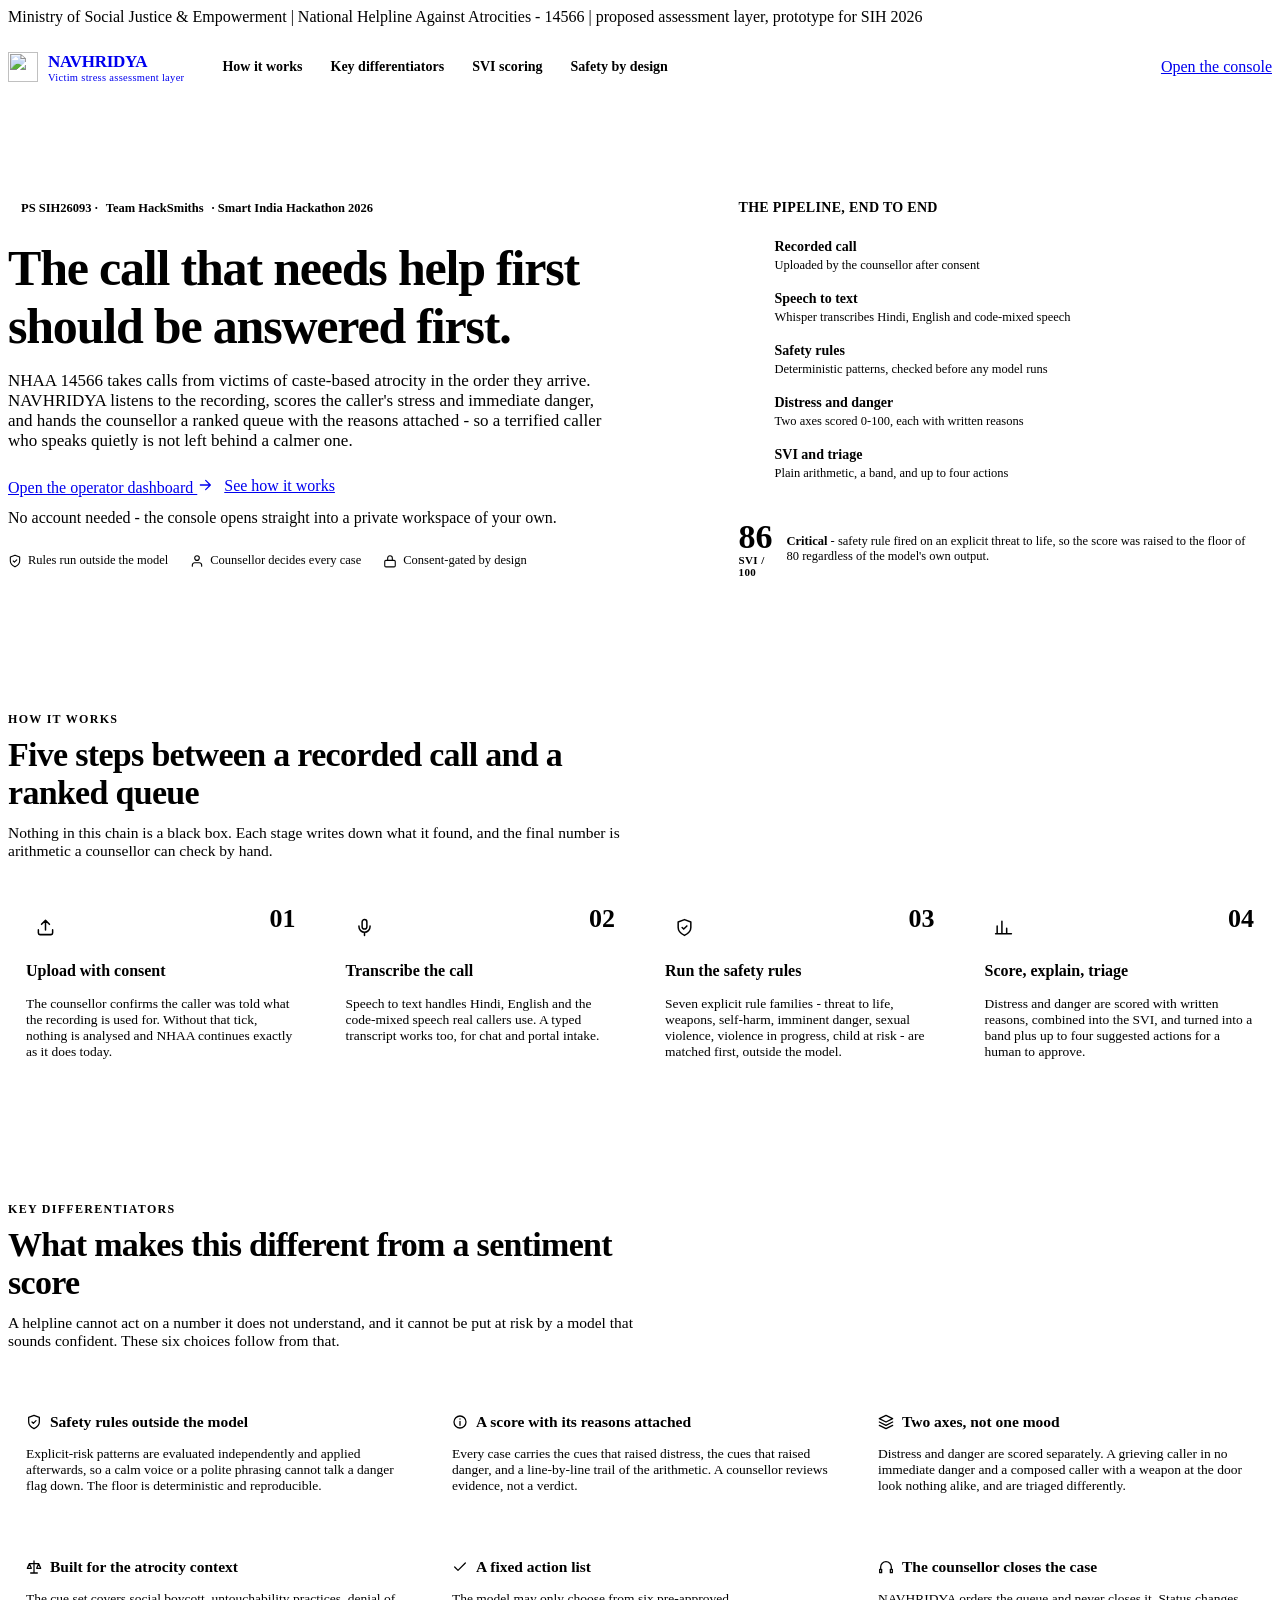
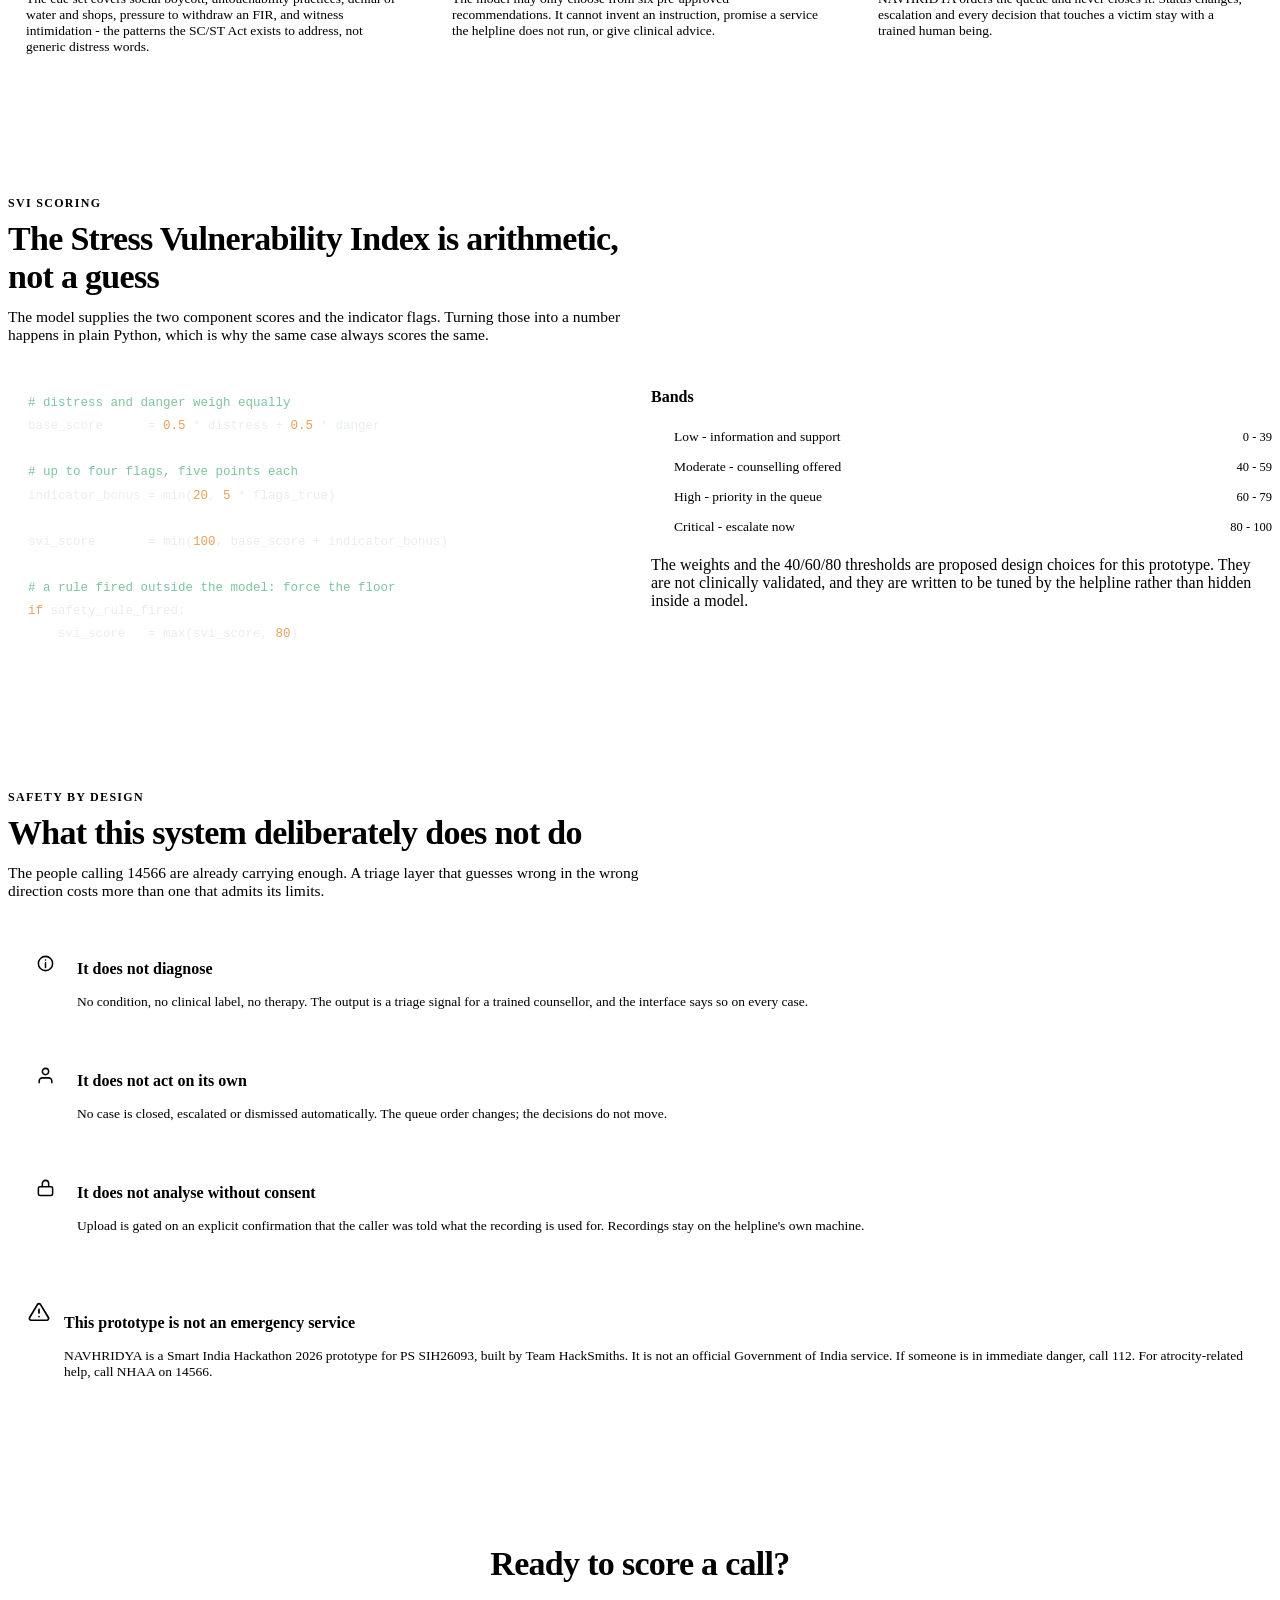
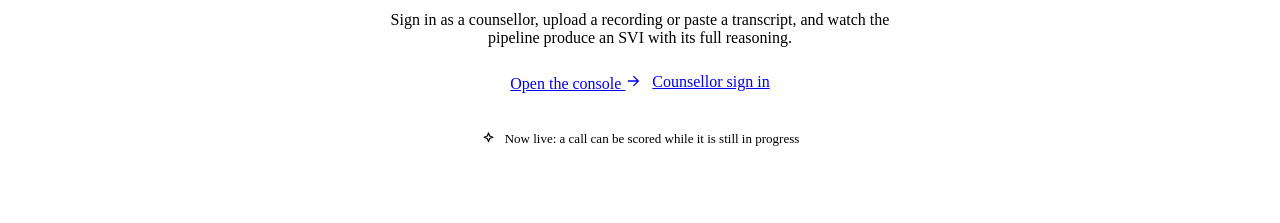
==== frontend/index.html @ c350f3f2 "NAVHRIDYA v4.1 - victim stress assessment layer for NHAA 14566 An AI-assisted triage layer proposed " ====
<!doctype html>
<html lang="en" data-theme="light">
<head>
<meta charset="utf-8" />
<meta name="viewport" content="width=device-width, initial-scale=1" />
<title>NAVHRIDYA - Stress and Trauma Assessment for NHAA 14566</title>
<meta name="description" content="NAVHRIDYA is an AI-assisted stress and trauma assessment layer proposed for the National Helpline Against Atrocities (14566), so the most vulnerable caller is reached first." />
<link rel="icon" href="/assets/logo.png" />
<link rel="stylesheet" href="/assets/base.css" />
<script>
  /* set the theme before first paint so there is no flash of the wrong palette */
  try { document.documentElement.setAttribute('data-theme',
        localStorage.getItem('nav_theme') === 'dark' ? 'dark' : 'light'); } catch (e) {}
</script>
<style>
  .topbar{position:sticky;top:0;z-index:30;background:var(--surface);
          border-bottom:1px solid var(--line)}
  .topbar .wrap{display:flex;align-items:center;gap:10px 14px;flex-wrap:wrap;
                padding-top:10px;padding-bottom:10px;min-height:62px}
  .logo{display:flex;align-items:center;gap:10px;text-decoration:none;font-weight:750;
        font-size:17px;letter-spacing:-.3px}
  .logo img{width:30px;height:30px;object-fit:contain}
  .logo small{display:block;font-size:10.5px;font-weight:500;color:var(--muted);letter-spacing:.3px}
  .navlinks{display:none;gap:4px;margin-left:12px}
  @media(min-width:900px){.navlinks{display:flex}}
  .navlinks a{padding:8px 12px;border-radius:8px;text-decoration:none;color:var(--muted);
              font-size:14px;font-weight:550}
  .navlinks a:hover{background:var(--surface-2);color:var(--text)}
  .topbar .right{margin-left:auto;display:flex;align-items:center;gap:10px;flex-wrap:wrap;
                 justify-content:flex-end}
  @media(max-width:430px){
    .logo small{display:none}
    .topbar .right{width:100%;justify-content:space-between}
  }

  .hero{padding:58px 0 46px;position:relative;overflow:hidden}
  .hero:before{content:"";position:absolute;inset:0;pointer-events:none;
    background:radial-gradient(900px 380px at 12% -10%, var(--accent-soft), transparent 70%),
               radial-gradient(760px 340px at 92% 0%, var(--crit-bg), transparent 72%);
    opacity:.85}
  .hero .wrap{position:relative}
  .hero .cols{display:grid;gap:34px;grid-template-columns:1fr;align-items:center}
  @media(min-width:960px){.hero .cols{grid-template-columns:1.1fr .9fr}}
  .eyebrow{display:inline-flex;align-items:center;gap:8px;background:var(--surface);
    border:1px solid var(--line-strong);border-radius:99px;padding:5px 13px;font-size:12.5px;
    font-weight:650;color:var(--text-2)}
  .eyebrow b{color:var(--crit)}
  .hero h1{font-size:clamp(31px,5.2vw,50px);margin:18px 0 0;letter-spacing:-1.2px}
  .hero h1 em{font-style:normal;color:var(--brand-maroon);}
  html[data-theme="dark"] .hero h1 em{color:var(--crit)}
  .lede{font-size:17px;color:var(--text-2);margin:16px 0 0;max-width:36em}
  .cta{display:flex;flex-wrap:wrap;gap:11px;margin-top:26px}
  .trust{display:flex;flex-wrap:wrap;gap:8px 22px;margin-top:26px;font-size:12.5px;color:var(--muted)}
  .trust span{display:inline-flex;align-items:center;gap:6px}
  .trust svg{color:var(--accent)}

  .panel{background:var(--surface);border:1px solid var(--line);border-radius:16px;
         padding:20px;box-shadow:var(--shadow-lg)}
  .panel h3{font-size:14px;color:var(--muted);font-weight:650;letter-spacing:.3px}
  .flow{list-style:none;margin:14px 0 0;padding:0}
  .flow li{display:flex;gap:12px;padding:9px 0;align-items:flex-start}
  .flow .n{width:24px;height:24px;border-radius:99px;background:var(--brand-ink);color:#fff;
    font-size:12px;font-weight:700;display:grid;place-items:center;flex:0 0 auto;margin-top:2px}
  html[data-theme="dark"] .flow .n{background:var(--accent);color:#08130d}
  .flow b{display:block;font-size:14px}
  .flow span{font-size:12.5px;color:var(--muted)}
  .scorebox{margin-top:16px;border-top:1px dashed var(--line-strong);padding-top:14px;
    display:flex;align-items:center;gap:14px}
  .scorebox .big{font-size:34px;font-weight:750;line-height:1;color:var(--crit)}
  .scorebox small{display:block;font-size:11px;color:var(--muted);font-weight:600;letter-spacing:.4px}

  section.band{padding:56px 0}
  section.band.alt{background:var(--surface);border-top:1px solid var(--line);
                   border-bottom:1px solid var(--line)}
  .shead{max-width:40em}
  .shead .kicker{font-size:12px;font-weight:750;letter-spacing:1.3px;text-transform:uppercase;
                 color:var(--accent)}
  .shead h2{font-size:clamp(24px,3.4vw,34px);margin:9px 0 0;letter-spacing:-.7px}
  .shead p{color:var(--text-2);margin:12px 0 0;font-size:15.5px}

  .steps{display:grid;gap:14px;margin-top:30px;grid-template-columns:1fr}
  @media(min-width:760px){.steps{grid-template-columns:repeat(2,1fr)}}
  @media(min-width:1060px){.steps{grid-template-columns:repeat(4,1fr)}}
  .step{background:var(--surface);border:1px solid var(--line);border-radius:14px;padding:18px;
        position:relative}
  section.alt .step{background:var(--page)}
  .step .ico{width:38px;height:38px;border-radius:10px;background:var(--accent-soft);
    color:var(--accent);display:grid;place-items:center;margin-bottom:12px}
  .step .ico svg{width:19px;height:19px}
  .step .num{position:absolute;top:16px;right:18px;font-size:26px;font-weight:750;
             color:var(--line-strong);line-height:1}
  .step h3{font-size:16px}
  .step p{margin:7px 0 0;font-size:13.5px;color:var(--text-2)}

  .diffs{display:grid;gap:14px;margin-top:30px;grid-template-columns:1fr}
  @media(min-width:720px){.diffs{grid-template-columns:repeat(2,1fr)}}
  @media(min-width:1060px){.diffs{grid-template-columns:repeat(3,1fr)}}
  .diff{border:1px solid var(--line);border-left:3px solid var(--brand-maroon);
        border-radius:12px;padding:17px 18px;background:var(--surface)}
  section.alt .diff{background:var(--page)}
  .diff:nth-child(2n){border-left-color:var(--brand-green)}
  .diff:nth-child(3n){border-left-color:var(--mod)}
  .diff h3{font-size:15.5px;display:flex;align-items:center;gap:8px}
  .diff h3 svg{color:var(--accent);flex:0 0 auto}
  .diff p{margin:8px 0 0;font-size:13.5px;color:var(--text-2)}

  .svi{display:grid;gap:22px;grid-template-columns:1fr;margin-top:28px;align-items:start}
  @media(min-width:900px){.svi{grid-template-columns:1fr 1fr}}
  .formula{background:var(--brand-ink);color:#e9edf1;border-radius:14px;padding:20px;
           font-family:"SFMono-Regular",Consolas,monospace;font-size:12.5px;line-height:1.85;
           white-space:pre;overflow-x:auto;margin:0}
  .formula .c{color:#7fc4a0}
  .formula .k{color:#e5a25a}
  .bands{list-style:none;margin:16px 0 0;padding:0}
  .bands li{display:flex;align-items:center;gap:11px;padding:7px 0;
            border-bottom:1px solid var(--line);font-size:13.5px}
  .bands li:last-child{border-bottom:0}
  .bands .sw{width:12px;height:12px;border-radius:99px;flex:0 0 auto}
  .bands .rg{margin-left:auto;color:var(--muted);font-size:12.5px;font-variant-numeric:tabular-nums}

  .callout{background:var(--crit-bg);border:1px solid var(--crit);border-radius:14px;padding:20px;
           margin-top:26px;display:flex;gap:14px;align-items:flex-start}
  .callout svg{color:var(--crit);flex:0 0 auto;margin-top:3px}
  .callout h3{font-size:16px;color:var(--crit)}
  .callout p{margin:7px 0 0;font-size:13.5px;color:var(--text-2)}

  .finalcta{text-align:center;padding:60px 0}
  .finalcta h2{font-size:clamp(24px,3.6vw,34px);letter-spacing:-.7px}
  .finalcta p{color:var(--text-2);margin:12px auto 0;max-width:34em}
  .future{margin-top:30px;display:inline-flex;gap:9px;align-items:center;font-size:13px;
          color:var(--muted);background:var(--surface-2);border-radius:99px;padding:8px 16px}
</style>
</head>
<body>

<div class="gov"><div class="wrap">
  Ministry of Social Justice &amp; Empowerment <span>|</span>
  National Helpline Against Atrocities - 14566 <span>|</span>
  proposed assessment layer, prototype for SIH 2026
</div></div>

<header class="topbar"><div class="wrap">
  <a class="logo" href="/home">
    <img src="/assets/logo.png" alt="" />
    <span>NAVHRIDYA<small>Victim stress assessment layer</small></span>
  </a>
  <nav class="navlinks">
    <a href="#how">How it works</a>
    <a href="#differentiators">Key differentiators</a>
    <a href="#svi">SVI scoring</a>
    <a href="#safety">Safety by design</a>
  </nav>
  <div class="right">
    <div id="tsw"></div>
    <a class="btn btn-primary btn-sm" href="/app">Open the console</a>
  </div>
</div></header>

<!-- ------------------------------------------------------------------ hero -->
<section class="hero"><div class="wrap"><div class="cols">
  <div>
    <span class="eyebrow">PS SIH26093 &middot; <b>Team HackSmiths</b> &middot; Smart India Hackathon 2026</span>
    <h1>The call that needs help first should be <em>answered first</em>.</h1>
    <p class="lede">
      NHAA 14566 takes calls from victims of caste-based atrocity in the order they arrive.
      NAVHRIDYA listens to the recording, scores the caller's stress and immediate danger,
      and hands the counsellor a ranked queue with the reasons attached - so a terrified
      caller who speaks quietly is not left behind a calmer one.
    </p>
    <div class="cta">
      <a class="btn btn-primary" href="/app">Open the operator dashboard <svg viewBox="0 0 24 24" width="16" height="16" fill="none" stroke="currentColor" stroke-width="1.9" stroke-linecap="round" stroke-linejoin="round" aria-hidden="true"><path d="M5 12h14M13 5l7 7-7 7"/></svg></a>
      <a class="btn btn-outline" href="#how">See how it works</a>
    </div>
    <p class="hint" style="margin-top:12px">No account needed - the console opens straight
      into a private workspace of your own.</p>
    <div class="trust">
      <span><svg viewBox="0 0 24 24" width="14" height="14" fill="none" stroke="currentColor" stroke-width="1.9" stroke-linecap="round" stroke-linejoin="round" aria-hidden="true"><path d="M12 22s8-4 8-10V5l-8-3-8 3v7c0 6 8 10 8 10zM9 12l2 2 4-4"/></svg> Rules run outside the model</span>
      <span><svg viewBox="0 0 24 24" width="14" height="14" fill="none" stroke="currentColor" stroke-width="1.9" stroke-linecap="round" stroke-linejoin="round" aria-hidden="true"><path d="M20 21v-2a4 4 0 0 0-4-4H8a4 4 0 0 0-4 4v2M12 3a4 4 0 1 1 0 8 4 4 0 0 1 0-8"/></svg> Counsellor decides every case</span>
      <span><svg viewBox="0 0 24 24" width="14" height="14" fill="none" stroke="currentColor" stroke-width="1.9" stroke-linecap="round" stroke-linejoin="round" aria-hidden="true"><path d="M5 11h14a2 2 0 0 1 2 2v7a2 2 0 0 1-2 2H5a2 2 0 0 1-2-2v-7a2 2 0 0 1 2-2zM8 11V7a4 4 0 0 1 8 0v4"/></svg> Consent-gated by design</span>
    </div>
  </div>

  <div class="panel">
    <h3>THE PIPELINE, END TO END</h3>
    <ul class="flow">
      <li><span class="n">1</span><div><b>Recorded call</b>
        <span>Uploaded by the counsellor after consent</span></div></li>
      <li><span class="n">2</span><div><b>Speech to text</b>
        <span>Whisper transcribes Hindi, English and code-mixed speech</span></div></li>
      <li><span class="n">3</span><div><b>Safety rules</b>
        <span>Deterministic patterns, checked before any model runs</span></div></li>
      <li><span class="n">4</span><div><b>Distress and danger</b>
        <span>Two axes scored 0-100, each with written reasons</span></div></li>
      <li><span class="n">5</span><div><b>SVI and triage</b>
        <span>Plain arithmetic, a band, and up to four actions</span></div></li>
    </ul>
    <div class="scorebox">
      <div><div class="big">86</div><small>SVI / 100</small></div>
      <div style="font-size:12.5px;color:var(--text-2)">
        <b style="color:var(--crit)">Critical</b> - safety rule fired on an explicit threat to
        life, so the score was raised to the floor of 80 regardless of the model's own output.
      </div>
    </div>
  </div>
</div></div></section>

<!-- -------------------------------------------------------------- how it works -->
<section class="band alt" id="how"><div class="wrap">
  <div class="shead">
    <p class="kicker">How it works</p>
    <h2>Five steps between a recorded call and a ranked queue</h2>
    <p>Nothing in this chain is a black box. Each stage writes down what it found, and the
       final number is arithmetic a counsellor can check by hand.</p>
  </div>
  <div class="steps">
    <div class="step"><span class="num">01</span>
      <div class="ico"><svg viewBox="0 0 24 24" width="19" height="19" fill="none" stroke="currentColor" stroke-width="1.9" stroke-linecap="round" stroke-linejoin="round" aria-hidden="true"><path d="M21 15v4a2 2 0 0 1-2 2H5a2 2 0 0 1-2-2v-4M17 8l-5-5-5 5M12 3v12"/></svg></div>
      <h3>Upload with consent</h3>
      <p>The counsellor confirms the caller was told what the recording is used for. Without
         that tick, nothing is analysed and NHAA continues exactly as it does today.</p></div>
    <div class="step"><span class="num">02</span>
      <div class="ico"><svg viewBox="0 0 24 24" width="19" height="19" fill="none" stroke="currentColor" stroke-width="1.9" stroke-linecap="round" stroke-linejoin="round" aria-hidden="true"><path d="M12 2a3 3 0 0 1 3 3v6a3 3 0 0 1-6 0V5a3 3 0 0 1 3-3zM19 10v1a7 7 0 0 1-14 0v-1M12 19v3"/></svg></div>
      <h3>Transcribe the call</h3>
      <p>Speech to text handles Hindi, English and the code-mixed speech real callers use.
         A typed transcript works too, for chat and portal intake.</p></div>
    <div class="step"><span class="num">03</span>
      <div class="ico"><svg viewBox="0 0 24 24" width="19" height="19" fill="none" stroke="currentColor" stroke-width="1.9" stroke-linecap="round" stroke-linejoin="round" aria-hidden="true"><path d="M12 22s8-4 8-10V5l-8-3-8 3v7c0 6 8 10 8 10zM9 12l2 2 4-4"/></svg></div>
      <h3>Run the safety rules</h3>
      <p>Seven explicit rule families - threat to life, weapons, self-harm, imminent danger,
         sexual violence, violence in progress, child at risk - are matched first, outside
         the model.</p></div>
    <div class="step"><span class="num">04</span>
      <div class="ico"><svg viewBox="0 0 24 24" width="19" height="19" fill="none" stroke="currentColor" stroke-width="1.9" stroke-linecap="round" stroke-linejoin="round" aria-hidden="true"><path d="M4 20V10M10 20V4M16 20v-7M22 20H2"/></svg></div>
      <h3>Score, explain, triage</h3>
      <p>Distress and danger are scored with written reasons, combined into the SVI, and
         turned into a band plus up to four suggested actions for a human to approve.</p></div>
  </div>
</div></section>

<!-- ---------------------------------------------------------- differentiators -->
<section class="band" id="differentiators"><div class="wrap">
  <div class="shead">
    <p class="kicker">Key differentiators</p>
    <h2>What makes this different from a sentiment score</h2>
    <p>A helpline cannot act on a number it does not understand, and it cannot be put at
       risk by a model that sounds confident. These six choices follow from that.</p>
  </div>
  <div class="diffs">
    <div class="diff"><h3><svg viewBox="0 0 24 24" width="16" height="16" fill="none" stroke="currentColor" stroke-width="1.9" stroke-linecap="round" stroke-linejoin="round" aria-hidden="true"><path d="M12 22s8-4 8-10V5l-8-3-8 3v7c0 6 8 10 8 10zM9 12l2 2 4-4"/></svg> Safety rules outside the model</h3>
      <p>Explicit-risk patterns are evaluated independently and applied afterwards, so a calm
         voice or a polite phrasing cannot talk a danger flag down. The floor is deterministic
         and reproducible.</p></div>
    <div class="diff"><h3><svg viewBox="0 0 24 24" width="16" height="16" fill="none" stroke="currentColor" stroke-width="1.9" stroke-linecap="round" stroke-linejoin="round" aria-hidden="true"><path d="M12 3a9 9 0 1 1 0 18 9 9 0 0 1 0-18M12 11v6M12 7.5h.01"/></svg> A score with its reasons attached</h3>
      <p>Every case carries the cues that raised distress, the cues that raised danger, and a
         line-by-line trail of the arithmetic. A counsellor reviews evidence, not a verdict.</p></div>
    <div class="diff"><h3><svg viewBox="0 0 24 24" width="16" height="16" fill="none" stroke="currentColor" stroke-width="1.9" stroke-linecap="round" stroke-linejoin="round" aria-hidden="true"><path d="M12 2 2 7l10 5 10-5zM2 17l10 5 10-5M2 12l10 5 10-5"/></svg> Two axes, not one mood</h3>
      <p>Distress and danger are scored separately. A grieving caller in no immediate danger and
         a composed caller with a weapon at the door look nothing alike, and are triaged
         differently.</p></div>
    <div class="diff"><h3><svg viewBox="0 0 24 24" width="16" height="16" fill="none" stroke="currentColor" stroke-width="1.9" stroke-linecap="round" stroke-linejoin="round" aria-hidden="true"><path d="M12 3v18M7 21h10M5 7h14M5 7l-3 7h6zM19 7l3 7h-6z"/></svg> Built for the atrocity context</h3>
      <p>The cue set covers social boycott, untouchability practices, denial of water and shops,
         pressure to withdraw an FIR, and witness intimidation - the patterns the SC/ST Act
         exists to address, not generic distress words.</p></div>
    <div class="diff"><h3><svg viewBox="0 0 24 24" width="16" height="16" fill="none" stroke="currentColor" stroke-width="1.9" stroke-linecap="round" stroke-linejoin="round" aria-hidden="true"><path d="M20 6 9 17l-5-5"/></svg> A fixed action list</h3>
      <p>The model may only choose from six pre-approved recommendations. It cannot invent an
         instruction, promise a service the helpline does not run, or give clinical advice.</p></div>
    <div class="diff"><h3><svg viewBox="0 0 24 24" width="16" height="16" fill="none" stroke="currentColor" stroke-width="1.9" stroke-linecap="round" stroke-linejoin="round" aria-hidden="true"><path d="M4 14v-2a8 8 0 1 1 16 0v2M2.5 15.5h3v5h-3zM18.5 15.5h3v5h-3z"/></svg> The counsellor closes the case</h3>
      <p>NAVHRIDYA orders the queue and never closes it. Status changes, escalation and every
         decision that touches a victim stay with a trained human being.</p></div>
  </div>
</div></section>

<!-- ------------------------------------------------------------------- svi -->
<section class="band alt" id="svi"><div class="wrap">
  <div class="shead">
    <p class="kicker">SVI scoring</p>
    <h2>The Stress Vulnerability Index is arithmetic, not a guess</h2>
    <p>The model supplies the two component scores and the indicator flags. Turning those into
       a number happens in plain Python, which is why the same case always scores the same.</p>
  </div>
  <div class="svi">
    <pre class="formula"><span class="c"># distress and danger weigh equally</span>
base_score      = <span class="k">0.5</span> * distress + <span class="k">0.5</span> * danger

<span class="c"># up to four flags, five points each</span>
indicator_bonus = min(<span class="k">20</span>, <span class="k">5</span> * flags_true)

svi_score       = min(<span class="k">100</span>, base_score + indicator_bonus)

<span class="c"># a rule fired outside the model: force the floor</span>
<span class="k">if</span> safety_rule_fired:
    svi_score   = max(svi_score, <span class="k">80</span>)</pre>
    <div>
      <h3 style="font-size:16px">Bands</h3>
      <ul class="bands">
        <li><span class="sw" style="background:var(--low)"></span> Low - information and support
          <span class="rg">0 - 39</span></li>
        <li><span class="sw" style="background:var(--mod)"></span> Moderate - counselling offered
          <span class="rg">40 - 59</span></li>
        <li><span class="sw" style="background:var(--high)"></span> High - priority in the queue
          <span class="rg">60 - 79</span></li>
        <li><span class="sw" style="background:var(--crit)"></span> Critical - escalate now
          <span class="rg">80 - 100</span></li>
      </ul>
      <p class="hint" style="margin-top:14px">The weights and the 40/60/80 thresholds are
        proposed design choices for this prototype. They are not clinically validated, and they
        are written to be tuned by the helpline rather than hidden inside a model.</p>
    </div>
  </div>
</div></section>

<!-- ---------------------------------------------------------------- safety -->
<section class="band" id="safety"><div class="wrap">
  <div class="shead">
    <p class="kicker">Safety by design</p>
    <h2>What this system deliberately does not do</h2>
    <p>The people calling 14566 are already carrying enough. A triage layer that guesses wrong
       in the wrong direction costs more than one that admits its limits.</p>
  </div>
  <div class="steps" style="grid-template-columns:1fr;gap:10px;margin-top:26px">
    <div class="step" style="display:flex;gap:13px;align-items:flex-start">
      <div class="ico" style="margin:0"><svg viewBox="0 0 24 24" width="19" height="19" fill="none" stroke="currentColor" stroke-width="1.9" stroke-linecap="round" stroke-linejoin="round" aria-hidden="true"><path d="M12 3a9 9 0 1 1 0 18 9 9 0 0 1 0-18M12 11v6M12 7.5h.01"/></svg></div>
      <div><h3>It does not diagnose</h3>
        <p>No condition, no clinical label, no therapy. The output is a triage signal for a
           trained counsellor, and the interface says so on every case.</p></div></div>
    <div class="step" style="display:flex;gap:13px;align-items:flex-start">
      <div class="ico" style="margin:0"><svg viewBox="0 0 24 24" width="19" height="19" fill="none" stroke="currentColor" stroke-width="1.9" stroke-linecap="round" stroke-linejoin="round" aria-hidden="true"><path d="M20 21v-2a4 4 0 0 0-4-4H8a4 4 0 0 0-4 4v2M12 3a4 4 0 1 1 0 8 4 4 0 0 1 0-8"/></svg></div>
      <div><h3>It does not act on its own</h3>
        <p>No case is closed, escalated or dismissed automatically. The queue order changes;
           the decisions do not move.</p></div></div>
    <div class="step" style="display:flex;gap:13px;align-items:flex-start">
      <div class="ico" style="margin:0"><svg viewBox="0 0 24 24" width="19" height="19" fill="none" stroke="currentColor" stroke-width="1.9" stroke-linecap="round" stroke-linejoin="round" aria-hidden="true"><path d="M5 11h14a2 2 0 0 1 2 2v7a2 2 0 0 1-2 2H5a2 2 0 0 1-2-2v-7a2 2 0 0 1 2-2zM8 11V7a4 4 0 0 1 8 0v4"/></svg></div>
      <div><h3>It does not analyse without consent</h3>
        <p>Upload is gated on an explicit confirmation that the caller was told what the
           recording is used for. Recordings stay on the helpline's own machine.</p></div></div>
  </div>
  <div class="callout"><svg viewBox="0 0 24 24" width="22" height="22" fill="none" stroke="currentColor" stroke-width="1.9" stroke-linecap="round" stroke-linejoin="round" aria-hidden="true"><path d="M10.3 3.9 1.8 18a2 2 0 0 0 1.7 3h17a2 2 0 0 0 1.7-3L13.7 3.9a2 2 0 0 0-3.4 0zM12 9v4M12 17h.01"/></svg>
    <div><h3>This prototype is not an emergency service</h3>
      <p>NAVHRIDYA is a Smart India Hackathon 2026 prototype for PS SIH26093, built by Team
         HackSmiths. It is not an official Government of India service. If someone is in
         immediate danger, call 112. For atrocity-related help, call NHAA on 14566.</p></div>
  </div>
</div></section>

<!-- -------------------------------------------------------------- final cta -->
<section class="finalcta"><div class="wrap">
  <h2>Ready to score a call?</h2>
  <p>Sign in as a counsellor, upload a recording or paste a transcript, and watch the pipeline
     produce an SVI with its full reasoning.</p>
  <div class="cta" style="justify-content:center">
    <a class="btn btn-primary" href="/app">Open the console <svg viewBox="0 0 24 24" width="16" height="16" fill="none" stroke="currentColor" stroke-width="1.9" stroke-linecap="round" stroke-linejoin="round" aria-hidden="true"><path d="M5 12h14M13 5l7 7-7 7"/></svg></a>
    <a class="btn btn-outline" href="/login">Counsellor sign in</a>
  </div>
  <div class="future"><svg viewBox="0 0 24 24" width="15" height="15" fill="none" stroke="currentColor" stroke-width="1.9" stroke-linecap="round" stroke-linejoin="round" aria-hidden="true"><path d="m12 3 1.9 5.1L19 10l-5.1 1.9L12 17l-1.9-5.1L5 10l5.1-1.9z"/></svg> Now live: a call can be scored while it is still in progress</div>
</div></section>

<div id="footer"></div>

<script src="/assets/common.js"></script>
<script>
  mountThemeSwitch(document.getElementById('tsw'));
  mountFooter();
</script>
</body>
</html>
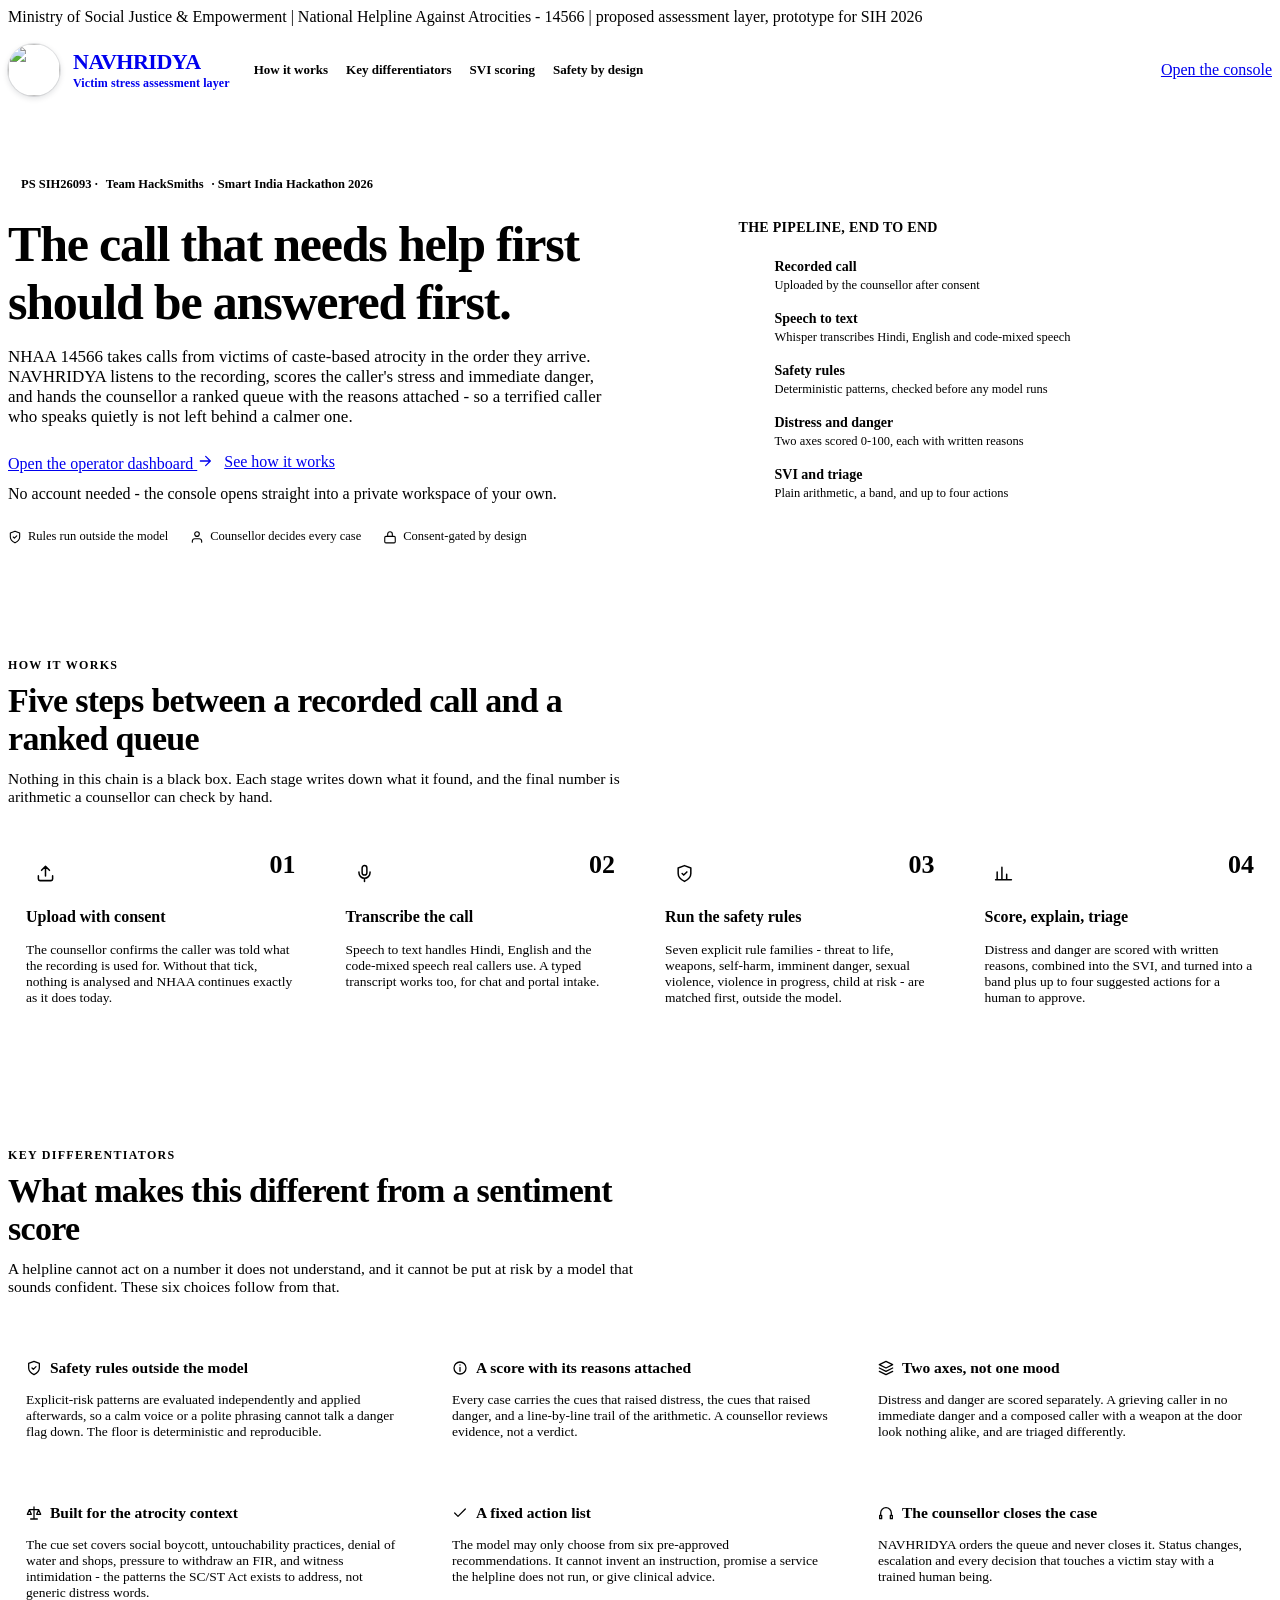
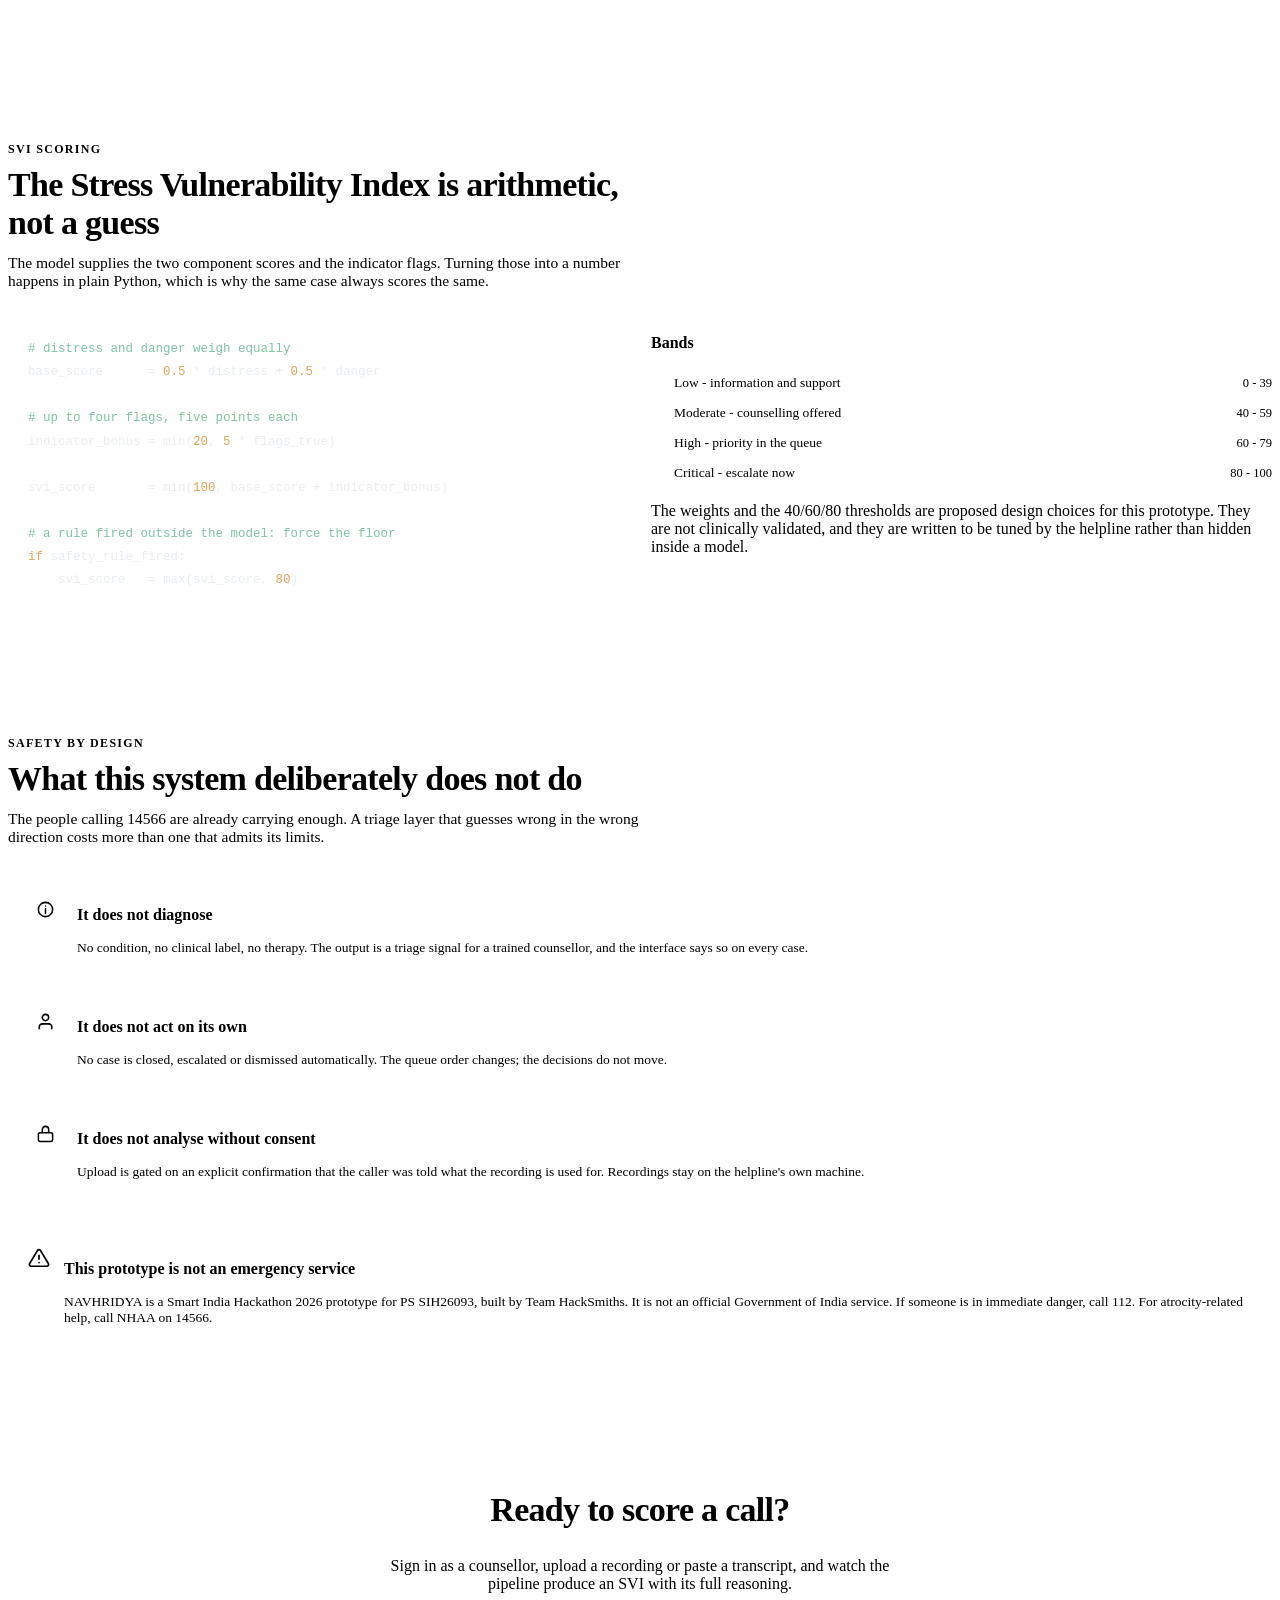
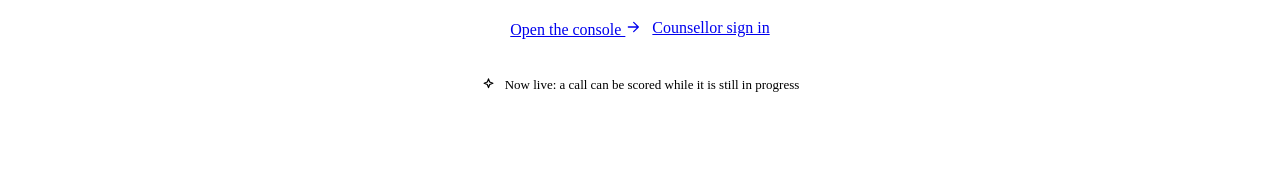
==== commit df37e4bd: "v5.0 - one signed-in console, self-clearing dashboard, branding pass Authentication and routing - Gu" ====
--- a/frontend/index.html
+++ b/frontend/index.html
@@ -15,16 +15,26 @@
 <style>
   .topbar{position:sticky;top:0;z-index:30;background:var(--surface);
           border-bottom:1px solid var(--line)}
-  .topbar .wrap{display:flex;align-items:center;gap:10px 14px;flex-wrap:wrap;
-                padding-top:10px;padding-bottom:10px;min-height:62px}
-  .logo{display:flex;align-items:center;gap:10px;text-decoration:none;font-weight:750;
-        font-size:17px;letter-spacing:-.3px}
-  .logo img{width:30px;height:30px;object-fit:contain}
-  .logo small{display:block;font-size:10.5px;font-weight:500;color:var(--muted);letter-spacing:.3px}
-  .navlinks{display:none;gap:4px;margin-left:12px}
-  @media(min-width:900px){.navlinks{display:flex}}
-  .navlinks a{padding:8px 12px;border-radius:8px;text-decoration:none;color:var(--muted);
-              font-size:14px;font-weight:550}
+  .topbar .wrap{display:flex;align-items:center;gap:10px;flex-wrap:wrap;
+                padding-top:10px;padding-bottom:10px;min-height:68px}
+  .logo{display:flex;align-items:center;gap:13px;text-decoration:none;font-weight:800;
+        font-size:22px;letter-spacing:-.5px;transition:opacity .18s ease}
+  .logo:hover{opacity:.85}
+  .logo img{width:52px;height:52px;object-fit:cover;border-radius:50%;
+            box-shadow:0 0 0 1px rgba(13,23,34,.10), 0 2px 6px rgba(13,23,34,.14);
+            transition:transform .25s cubic-bezier(.34,1.3,.64,1)}
+  .logo:hover img{transform:scale(1.06) rotate(-3deg)}
+  html[data-theme="dark"] .logo img{box-shadow:0 0 0 1px rgba(255,255,255,.14)}
+  /* the tagline sat too light to read against the header - it carries the
+     product's one-line description, so it earns real weight */
+  .logo small{display:block;font-size:12px;font-weight:650;color:var(--text-2);
+              letter-spacing:.1px;margin-top:1px}
+  .navlinks{display:none;gap:2px;margin-left:6px}
+  @media(min-width:980px){.navlinks{display:flex}}
+  /* 13px keeps the whole bar on one line next to the larger mark - measured,
+     not guessed: at 14px the right-hand controls drop to a second row. */
+  .navlinks a{padding:8px 8px;border-radius:8px;text-decoration:none;color:var(--muted);
+              font-size:13px;font-weight:600;white-space:nowrap}
   .navlinks a:hover{background:var(--surface-2);color:var(--text)}
   .topbar .right{margin-left:auto;display:flex;align-items:center;gap:10px;flex-wrap:wrap;
                  justify-content:flex-end}
@@ -64,10 +74,6 @@
   html[data-theme="dark"] .flow .n{background:var(--accent);color:#08130d}
   .flow b{display:block;font-size:14px}
   .flow span{font-size:12.5px;color:var(--muted)}
-  .scorebox{margin-top:16px;border-top:1px dashed var(--line-strong);padding-top:14px;
-    display:flex;align-items:center;gap:14px}
-  .scorebox .big{font-size:34px;font-weight:750;line-height:1;color:var(--crit)}
-  .scorebox small{display:block;font-size:11px;color:var(--muted);font-weight:600;letter-spacing:.4px}
 
   section.band{padding:56px 0}
   section.band.alt{background:var(--surface);border-top:1px solid var(--line);
@@ -129,6 +135,91 @@
   .finalcta p{color:var(--text-2);margin:12px auto 0;max-width:34em}
   .future{margin-top:30px;display:inline-flex;gap:9px;align-items:center;font-size:13px;
           color:var(--muted);background:var(--surface-2);border-radius:99px;padding:8px 16px}
+
+  /* ------------------------------------------------------------------ */
+  /*  Motion. Small, quick, and always reversible - nothing that delays   */
+  /*  a click or moves under the cursor. All of it is dropped for anyone  */
+  /*  who has asked their system for reduced motion.                      */
+  /* ------------------------------------------------------------------ */
+  .btn{transition:transform .2s cubic-bezier(.34,1.3,.64,1), box-shadow .2s ease,
+                  background .2s ease, border-color .2s ease, filter .15s ease}
+  .btn:hover{transform:translateY(-2px)}
+  .btn:active{transform:translateY(0)}
+  .btn svg{transition:transform .22s cubic-bezier(.34,1.3,.64,1)}
+  .btn:hover svg{transform:translateX(3px)}
+  .btn-outline:hover svg{transform:translateX(3px)}
+
+  .navlinks a{position:relative;transition:color .18s ease, background .18s ease}
+  .navlinks a::after{
+    content:"";position:absolute;left:12px;right:12px;bottom:3px;height:2px;
+    background:var(--accent);border-radius:2px;
+    transform:scaleX(0);transform-origin:left;transition:transform .24s cubic-bezier(.22,1,.36,1);
+  }
+  .navlinks a:hover::after{transform:scaleX(1)}
+
+  .eyebrow{transition:transform .22s ease, box-shadow .22s ease}
+  .eyebrow:hover{transform:translateY(-1px);box-shadow:var(--shadow)}
+
+  .panel{transition:transform .3s cubic-bezier(.22,1,.36,1), box-shadow .3s ease}
+  .panel:hover{transform:translateY(-3px)}
+  .flow li{transition:transform .2s ease}
+  .flow li:hover{transform:translateX(4px)}
+  .flow .n{transition:transform .22s cubic-bezier(.34,1.3,.64,1)}
+  .flow li:hover .n{transform:scale(1.12)}
+
+  .step{transition:transform .26s cubic-bezier(.22,1,.36,1), box-shadow .26s ease,
+                   border-color .26s ease}
+  .step:hover{transform:translateY(-4px);box-shadow:var(--shadow-lg);border-color:var(--line-strong)}
+  .step .ico{transition:transform .26s cubic-bezier(.34,1.3,.64,1), background .26s ease}
+  .step:hover .ico{transform:scale(1.08) rotate(-4deg)}
+  .step .num{transition:color .26s ease}
+  .step:hover .num{color:var(--accent)}
+
+  .diff{transition:transform .26s cubic-bezier(.22,1,.36,1), box-shadow .26s ease,
+                   border-left-width .2s ease}
+  .diff:hover{transform:translateY(-4px);box-shadow:var(--shadow-lg);border-left-width:6px}
+  .diff h3 svg{transition:transform .26s cubic-bezier(.34,1.3,.64,1)}
+  .diff:hover h3 svg{transform:scale(1.15) rotate(-6deg)}
+
+  .bands li{transition:background .2s ease, padding-left .2s ease}
+  .bands li:hover{background:var(--surface-2);padding-left:6px;border-radius:6px}
+  .bands .sw{transition:transform .22s cubic-bezier(.34,1.3,.64,1)}
+  .bands li:hover .sw{transform:scale(1.4)}
+
+  .formula{transition:transform .3s cubic-bezier(.22,1,.36,1), box-shadow .3s ease}
+  .formula:hover{transform:translateY(-3px);box-shadow:var(--shadow-lg)}
+
+  .callout{transition:transform .26s ease, box-shadow .26s ease}
+  .callout:hover{transform:translateY(-2px);box-shadow:var(--shadow-lg)}
+
+  .future{transition:transform .22s ease, background .22s ease}
+  .future:hover{transform:translateY(-2px);background:var(--accent-soft)}
+
+  .site-foot a{transition:color .18s ease, padding-left .18s ease}
+  .site-foot a:hover{padding-left:3px}
+  .helpline{transition:transform .22s cubic-bezier(.34,1.3,.64,1)}
+  .helpline:hover{transform:scale(1.03)}
+
+  .tswitch button{transition:background .2s ease, color .2s ease}
+
+  /* Entrance is a plain CSS animation that always runs to completion, so no
+     element can be left invisible - an earlier scroll-triggered version could
+     strand anything the observer never reached. */
+  .hero .eyebrow{animation:riseIn .6s cubic-bezier(.22,1,.36,1) .05s both}
+  .hero h1{animation:riseIn .7s cubic-bezier(.22,1,.36,1) .12s both}
+  .hero .lede{animation:riseIn .7s cubic-bezier(.22,1,.36,1) .20s both}
+  .hero .cta{animation:riseIn .7s cubic-bezier(.22,1,.36,1) .28s both}
+  .hero .trust{animation:riseIn .7s cubic-bezier(.22,1,.36,1) .36s both}
+  .hero .panel{animation:riseIn .8s cubic-bezier(.22,1,.36,1) .24s both}
+  @keyframes riseIn{from{opacity:0;transform:translateY(16px)}to{opacity:1;transform:none}}
+
+  @media(prefers-reduced-motion:reduce){
+    *,*::before,*::after{animation-duration:.001ms !important;
+      animation-iteration-count:1 !important;transition-duration:.001ms !important}
+    .btn:hover,.panel:hover,.step:hover,.diff:hover,.callout:hover,.future:hover,
+    .formula:hover,.helpline:hover{transform:none}
+    .hero .eyebrow,.hero h1,.hero .lede,.hero .cta,.hero .trust,.hero .panel{animation:none}
+  }
 </style>
 </head>
 <body>
@@ -194,13 +285,6 @@
       <li><span class="n">5</span><div><b>SVI and triage</b>
         <span>Plain arithmetic, a band, and up to four actions</span></div></li>
     </ul>
-    <div class="scorebox">
-      <div><div class="big">86</div><small>SVI / 100</small></div>
-      <div style="font-size:12.5px;color:var(--text-2)">
-        <b style="color:var(--crit)">Critical</b> - safety rule fired on an explicit threat to
-        life, so the score was raised to the floor of 80 regardless of the model's own output.
-      </div>
-    </div>
   </div>
 </div></div></section>
 
@@ -359,6 +443,7 @@
 <script src="/assets/common.js"></script>
 <script>
   mountThemeSwitch(document.getElementById('tsw'));
+
   mountFooter();
 </script>
 </body>
